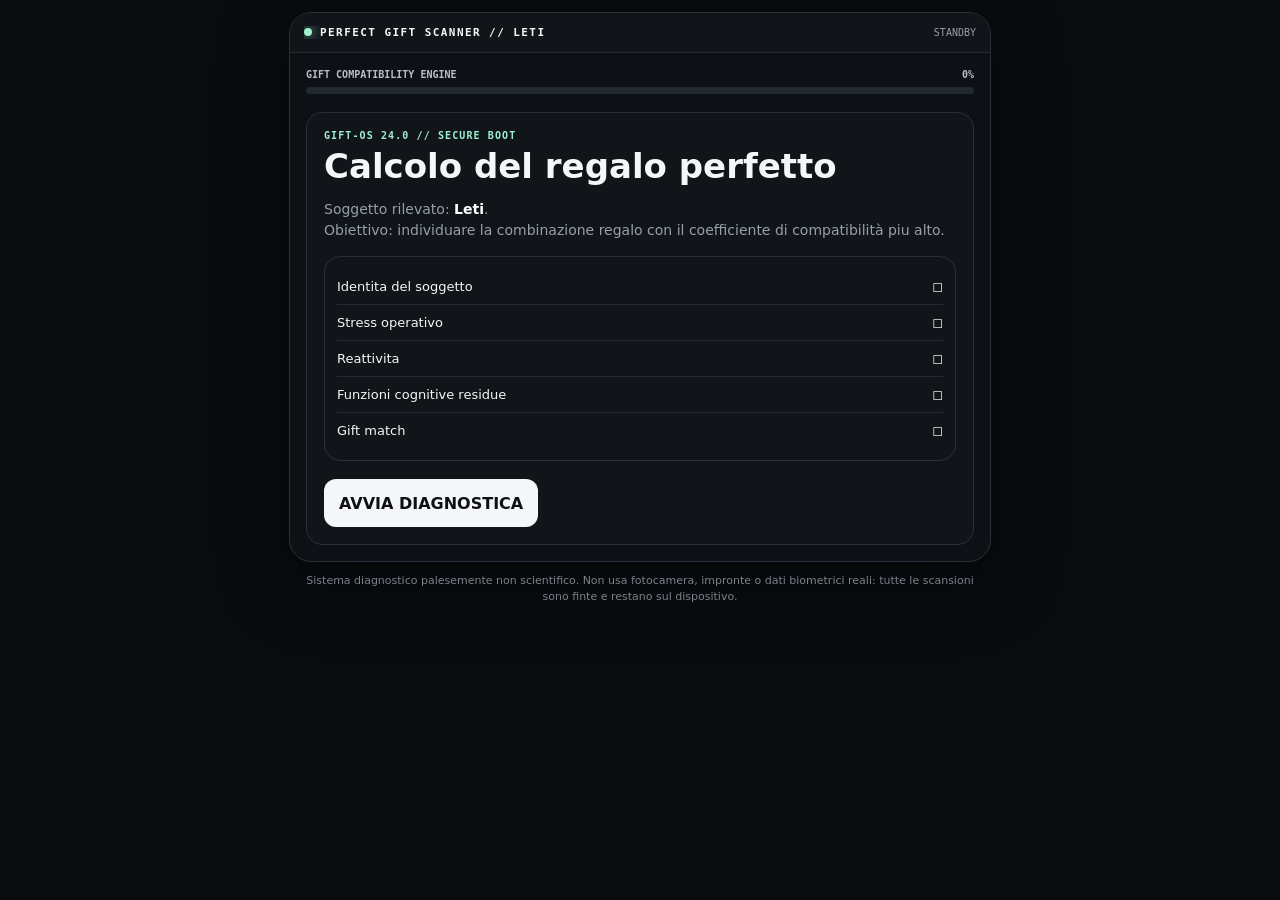
==== scan-leti/index.html @ 524d2e06 "Add Leti perfect gift scanner" ====
<!doctype html>
<html lang="it"><head>
<meta charset="utf-8"><meta name="viewport" content="width=device-width,initial-scale=1,viewport-fit=cover">
<meta name="theme-color" content="#090b0e"><meta name="robots" content="noindex,nofollow,noarchive">
<title>Perfect Gift Scanner // LETI</title>
<style>
:root{--b:#090b0e;--p:#11151a;--l:#293039;--t:#f5f6f7;--m:#96a0aa;--g:#9ff0cf;--c:#f4efe7}
*{box-sizing:border-box}body{margin:0;background:var(--b);color:var(--t);font-family:Inter,system-ui,-apple-system,sans-serif;min-height:100vh}button,input,select{font:inherit}button{cursor:pointer}.w{max-width:720px;margin:auto;padding:12px 9px 28px}.os{background:#0d1014;border:1px solid var(--l);border-radius:22px;overflow:hidden;box-shadow:0 20px 70px #0007}.top{display:flex;justify-content:space-between;align-items:center;gap:8px;padding:13px 14px;border-bottom:1px solid #252b32;background:#111419}.brand,.st,.mono{font-family:ui-monospace,SFMono-Regular,Menlo,monospace}.brand{font-size:11px;font-weight:800;letter-spacing:.13em;white-space:nowrap;overflow:hidden;text-overflow:ellipsis}.dot{display:inline-block;width:8px;height:8px;border-radius:50%;background:var(--g);box-shadow:0 0 13px var(--g);margin-right:8px}.st{font-size:10px;color:var(--m)}.scr{padding:16px}.mh{display:flex;justify-content:space-between;font:700 10px ui-monospace,SFMono-Regular,Menlo,monospace;color:#b7c0c9;margin-bottom:7px}.meter{height:7px;background:#232930;border-radius:99px;overflow:hidden;margin-bottom:18px}.meter i{display:block;height:100%;width:0;background:var(--g);transition:.4s}.panel,.unlock{background:var(--p);border:1px solid var(--l);border-radius:16px;padding:17px}.k{color:var(--g);font:800 10px ui-monospace,SFMono-Regular,Menlo,monospace;letter-spacing:.11em}h1,h2{margin:8px 0 10px;line-height:1.05}h1{font-size:clamp(24px,6vw,34px)}.sub{color:var(--m);font-size:14px;line-height:1.55}.mod,.row{display:flex;justify-content:space-between;gap:12px;padding:10px 0;border-bottom:1px solid #252b32;font-size:13px}.mod:last-child,.row:last-child{border:0}.row strong{text-align:right}.btn{min-height:48px;border:0;border-radius:12px;background:#f5f6f7;color:#0e1013;font-weight:900;padding:11px 15px;margin-top:18px}.btn:disabled{opacity:.45}.scanner{width:150px;height:150px;border:1px solid #47525e;border-radius:50%;margin:18px auto;display:grid;place-items:center;position:relative;overflow:hidden;background:radial-gradient(circle,#1c2229,#101419 70%)}.line{position:absolute;left:14px;right:14px;height:2px;background:var(--g);box-shadow:0 0 14px var(--g);animation:scan 1.45s linear infinite}.scanner svg{width:86px;opacity:.78}.facebox{height:200px;border:1px dashed #414a55;border-radius:15px;position:relative;overflow:hidden;display:grid;place-items:center;background:linear-gradient(#171b20,#0d1014)}.fline{position:absolute;left:0;right:0;height:2px;background:var(--g);box-shadow:0 0 15px var(--g);animation:fscan 1.6s linear infinite}.face{width:80px;height:102px;border:2px solid #75808c;border-radius:45px 45px 35px 35px;position:relative;opacity:.8}.face:before,.face:after{content:"";position:absolute;top:39px;width:8px;height:3px;background:#75808c;border-radius:5px}.face:before{left:19px}.face:after{right:19px}.face i{position:absolute;left:28px;bottom:25px;width:21px;height:10px;border-bottom:2px solid #75808c;border-radius:50%}.arena{height:190px;border:1px solid #2b323a;border-radius:15px;position:relative;overflow:hidden;background:radial-gradient(circle,#171c22,#0f1216)}.target{position:absolute;width:50px;height:50px;border:0;border-radius:50%;background:#f5f6f7;color:#111;font-weight:900;box-shadow:0 0 0 6px #fff1}.keys{display:grid;grid-template-columns:repeat(4,1fr);gap:8px;margin:14px 0}.key,.ans{min-height:48px;background:#181d23;border:1px solid #343b44;border-radius:11px;color:#f5f6f7}.key{font-weight:900}.key.on{border-color:var(--g);background:#18251f}.ans{display:block;width:100%;text-align:left;padding:10px 13px;margin-top:8px}.field{display:block;font-size:14px;margin:0 0 18px}.range{display:grid;grid-template-columns:1fr 28px;gap:10px;align-items:center;margin-top:8px}input[type=range]{width:100%;accent-color:var(--g)}select{width:100%;min-height:48px;margin-top:8px;border-radius:11px;border:1px solid #343b44;background:#181d23;color:#fff;padding:10px;font-size:16px}.load{height:7px;background:#252b32;border-radius:99px;overflow:hidden;margin-top:18px}.load i{display:block;height:100%;width:6%;background:var(--g);transition:.12s}.unlock{text-align:center;padding:24px 18px}.sym{font-size:40px;margin:12px 0 6px}.unlock h2{font-size:31px}.final{position:relative;overflow:hidden;background:var(--c);color:#171717;border:1px solid #d7cec2;border-radius:18px;padding:28px 18px;text-align:center}.eye{font-size:10px;letter-spacing:.22em;text-transform:uppercase;font-weight:900;color:#746c62}.serif{font-family:Georgia,serif}.final h1{font-size:clamp(36px,9vw,54px);line-height:.96;margin:14px 0}.final h2{font:400 24px Georgia,serif}.div{width:58px;height:1px;background:#a79d91;margin:17px auto}.chips{display:flex;justify-content:center;gap:7px;flex-wrap:wrap;margin:17px}.chip{font-size:10px;letter-spacing:.08em;border:1px solid #bfb3a6;color:#5e564d;padding:6px 9px;border-radius:99px}.note{font-size:11px;color:#78838f;line-height:1.45;text-align:center;margin:11px 5px}.green{color:var(--g)}.muted{color:var(--m)}.conf i{position:absolute;width:5px;height:10px;background:#8e8377;opacity:.55;animation:fall 2.8s ease-in forwards}
@keyframes scan{from{top:18px}to{top:128px}}@keyframes fscan{from{top:0}to{top:198px}}@keyframes fall{from{transform:translateY(-30px)}to{transform:translateY(430px) rotate(360deg);opacity:0}}
@media(max-width:460px){.st{display:none}.keys{grid-template-columns:repeat(2,1fr)}.scr{padding:13px}.panel{padding:15px}}@media(prefers-reduced-motion:reduce){.line,.fline,.conf i{animation:none}}
</style></head><body><main class="w"><section class="os"><header class="top"><div class="brand"><span class="dot"></span>PERFECT GIFT SCANNER // LETI</div><div class="st" id="st">STANDBY</div></header><div class="scr"><div class="mh"><span id="mt">GIFT COMPATIBILITY ENGINE</span><span id="mn">0%</span></div><div class="meter"><i id="mb"></i></div><div id="stage"></div></div></section><div class="note">Sistema diagnostico palesemente non scientifico. Non usa fotocamera, impronte o dati biometrici reali: tutte le scansioni sono finte e restano sul dispositivo.</div></main>
<script>
(function(){
var S=document.getElementById('stage'),B=document.getElementById('mb'),N=document.getElementById('mn'),ST=document.getElementById('st'),MT=document.getElementById('mt'),rx=[],hits=0,mem=0,log=0,stress=0;
function P(v,s,t){B.style.width=v+'%';N.textContent=v+'%';ST.textContent=s||'RUNNING';if(t)MT.textContent=t}
function btn(t){return '<button class="btn" type="button">'+t+'</button>'}
function boot(){rx=[];hits=mem=log=stress=0;P(0,'STANDBY','GIFT COMPATIBILITY ENGINE');S.innerHTML='<div class="panel"><div class="k">GIFT-OS 24.0 // SECURE BOOT</div><h1>Calcolo del regalo perfetto</h1><p class="sub">Soggetto rilevato: <b style="color:#fff">Leti</b>.<br>Obiettivo: individuare la combinazione regalo con il coefficiente di compatibilità piu alto.</p><div class="panel" style="padding:12px"><div class="mod"><span>Identita del soggetto</span><span>◻</span></div><div class="mod"><span>Stress operativo</span><span>◻</span></div><div class="mod"><span>Reattivita</span><span>◻</span></div><div class="mod"><span>Funzioni cognitive residue</span><span>◻</span></div><div class="mod"><span>Gift match</span><span>◻</span></div></div>'+btn('AVVIA DIAGNOSTICA')+'</div>';S.querySelector('button').onclick=finger}
function finger(){P(12,'MODULE 01','VERIFICA IDENTITA');S.innerHTML='<div class="panel" style="text-align:center"><div class="k">BIOMETRIC MODULE 01</div><h2>Scansione impronta</h2><p class="sub">Tieni premuto il sensore finche il sistema non smette di fare scena.</p><div class="scanner"><div class="line"></div><svg viewBox="0 0 100 100"><path d="M50 10c-23 0-40 17-40 40 0 11 3 21 9 30M50 20c-17 0-30 13-30 30 0 17 7 30 14 40M50 31c-11 0-20 9-20 20 0 18 7 31 12 39M50 42c-5 0-9 4-9 9 0 18 5 29 8 37M50 10c23 0 40 17 40 40 0 11-3 21-9 30M50 20c17 0 30 13 30 30 0 17-7 30-14 40M50 31c11 0 20 9 20 20 0 18-7 31-12 39M50 42c5 0 9 4 9 9 0 18-5 29-8 37" fill="none" stroke="currentColor" stroke-width="3" stroke-linecap="round"/></svg></div><button id="hold" class="btn">TIENI PREMUTO</button><div id="hp" class="mono muted" style="font-size:12px;margin-top:10px">SCAN 0%</div></div>';
var h=document.getElementById('hold'),x=document.getElementById('hp'),tm=null,v=0;function stop(){if(tm){clearInterval(tm);tm=null}if(v<100){v=0;x.textContent='SCAN 0%'}}function start(){if(tm||v>=100)return;tm=setInterval(function(){v=Math.min(100,v+4);x.textContent='SCAN '+v+'%';if(v>=100){clearInterval(tm);tm=null;h.disabled=true;x.innerHTML='<span class="green">IDENTITA CONFERMATA // LETI ✓</span>';setTimeout(face,650)}},55)}h.onpointerdown=start;h.onpointerup=stop;h.onpointerleave=stop;h.onpointercancel=stop}
function face(){P(25,'MODULE 02','VISUAL STRESS SCAN');S.innerHTML='<div class="panel"><div class="k">VISUAL STRESS SCANNER</div><h2>Scansione facciale simulata</h2><div class="facebox"><div class="fline"></div><div class="face"><i></i></div></div><div style="margin-top:12px"><div class="row"><span>Probabilita di voler dormire</span><strong id="f1">analisi...</strong></div><div class="row"><span>Tolleranza alle rotture di scatole</span><strong id="f2">analisi...</strong></div><div class="row"><span>Necessita di decompressione</span><strong id="f3">analisi...</strong></div><div class="row"><span>Compatibilita con acqua calda</span><strong id="f4">analisi...</strong></div></div></div>';setTimeout(function(){f1.textContent='92%'},450);setTimeout(function(){f2.textContent='risorse limitate'},950);setTimeout(function(){f3.textContent='CRITICA'},1450);setTimeout(function(){f4.textContent='99.4%';f4.className='green';setTimeout(reaction,700)},2000)}
function reaction(){P(40,'MODULE 03','STRESS RESPONSE TEST');S.innerHTML='<div class="panel"><div class="k">REACTION TEST</div><h2>Test di reazione</h2><p class="sub">Colpisci il bersaglio cinque volte. Il sistema usera i risultati per inventare conclusioni molto professionali.</p><div class="arena" id="arena"><button class="target">1</button></div><div class="mono muted" id="hi" style="font-size:12px;margin-top:10px">TARGETS 0/5</div></div>';var a=document.getElementById('arena'),t=a.querySelector('button'),i=document.getElementById('hi'),t0=0;function move(){t.style.left=Math.floor(Math.random()*Math.max(1,a.clientWidth-56))+'px';t.style.top=Math.floor(Math.random()*134)+'px';t0=performance.now()}t.onclick=function(){rx.push(performance.now()-t0);hits++;i.textContent='TARGETS '+hits+'/5';if(hits>=5){t.disabled=true;setTimeout(memory,450)}else{t.textContent=hits+1;move()}};move()}
function memory(){P(54,'MODULE 04','COGNITIVE INTEGRITY');var correct=[2,4,1,3],pick=[];S.innerHTML='<div class="panel"><div class="k">PATTERN MEMORY</div><h2>Memoria operativa</h2><p class="sub">Memorizza la sequenza: <b style="color:#fff">2 → 4 → 1 → 3</b><br>Ora riproducila.</p><div class="keys"><button class="key" data-v="1">1</button><button class="key" data-v="2">2</button><button class="key" data-v="3">3</button><button class="key" data-v="4">4</button></div><div id="mm" class="mono muted" style="font-size:12px">INPUT — — — —</div></div>';var mm=document.getElementById('mm');S.querySelectorAll('.key').forEach(function(k){k.onclick=function(){if(pick.length>=4)return;pick.push(+k.dataset.v);k.classList.add('on');setTimeout(function(){k.classList.remove('on')},160);mm.textContent='INPUT '+pick.join(' ')+' '+Array(4-pick.length).fill('—').join(' ');if(pick.length===4){mem=pick.every(function(v,i){return v===correct[i]})?1:0;mm.innerHTML=mem?'<span class="green">MEMORIA OPERATIVA: FUNZIONANTE ✓</span>':'MEMORIA OPERATIVA: MODALITA RISPARMIO ENERGETICO';S.querySelectorAll('.key').forEach(function(z){z.disabled=true});setTimeout(logic,750)}}})}
function logic(){P(65,'MODULE 05','LOGIC LOAD TEST');S.innerHTML='<div class="panel"><div class="k">LOGIC CHECK</div><h2>Ultimo controllo cognitivo</h2><p class="sub" style="margin-bottom:5px">Completa la sequenza:</p><div class="mono" style="font-size:25px;font-weight:900;margin:13px 0">2 · 6 · 12 · 20 · 30 · ?</div><button class="ans">36</button><button class="ans" data-ok="1">42</button><button class="ans">44</button><button class="ans">48</button><div id="lt" class="mono muted" style="font-size:12px;margin-top:10px"></div></div>';var lt=document.getElementById('lt');S.querySelectorAll('.ans').forEach(function(b){b.onclick=function(){log=b.dataset.ok?1:0;lt.innerHTML=log?'<span class="green">RISPOSTA CORRETTA ✓</span>':'RISPOSTA ACCETTATA. Il sistema non giudica. Forse.';S.querySelectorAll('.ans').forEach(function(z){z.disabled=true});setTimeout(survey,800)}})}
function survey(){P(77,'MODULE 06','STRESS CALIBRATION');S.innerHTML='<form class="panel" id="sv"><div class="k">SUBJECTIVE STRESS CALIBRATION</div><h2>Taratura finale</h2><label class="field">Quanto vorresti spegnere il cervello per qualche ora?<span class="range"><input id="s1" type="range" min="1" max="10" value="8"><b id="v1" class="mono">8</b></span></label><label class="field">Quanto ti attira l idea di acqua calda e zero responsabilita?<span class="range"><input id="s2" type="range" min="1" max="10" value="9"><b id="v2" class="mono">9</b></span></label><label class="field">Se qualcuno ti dicesse \"rilassati\", la reazione sarebbe:<select id="s3"><option value="3">Grazie, ottimo consiglio</option><option value="7" selected>Dipende da chi me lo dice</option><option value="10">Violenza</option></select></label>'+btn('ESEGUI ANALISI FINALE')+'</form>';s1.oninput=function(){v1.textContent=s1.value};s2.oninput=function(){v2.textContent=s2.value};sv.onsubmit=function(e){e.preventDefault();var avg=rx.length?rx.reduce(function(a,b){return a+b},0)/rx.length:700;stress=Math.max(83,Math.min(98,Math.round(67+(+s1.value)*1.4+(+s2.value)*1.3+(+s3.value)*.5+Math.min(4,avg/300)-(mem+log))));processing(avg)}}
function processing(avg){P(86,'CALCULATING','GIFT MATCH COMPUTATION');S.innerHTML='<div class="panel" style="text-align:center"><div class="k">CALCULATING PERFECT MATCH...</div><h2>Incrocio risultati</h2><div class="mono muted" style="font-size:12px;line-height:1.7;text-align:left;margin-top:18px">› stress profile acquired<br>› water affinity confirmed<br>› relaxation requirement elevated<br>› birthday protocol enabled<br>› searching gift database...</div><div class="load"><i id="lb"></i></div></div>';var v=6,l=document.getElementById('lb'),tm=setInterval(function(){v+=9;l.style.width=Math.min(v,100)+'%';if(v>=100){clearInterval(tm);setTimeout(function(){results(avg)},250)}},105)}
function results(avg){P(90,'MATCH FOUND','DIAGNOSTIC RESULTS');S.innerHTML='<div class="panel"><div class="k">DIAGNOSTIC REPORT // COMPLETE</div><div style="margin-top:8px"><div class="row"><span>Stress Index*</span><strong>'+stress+'/100</strong></div><div class="row"><span>Reazione media</span><strong>'+Math.round(avg)+' ms</strong></div><div class="row"><span>Capacita cognitive</span><strong>'+((mem+log)==2?'sorprendentemente buone':(mem+log)==1?'operative':'da mettere in modalita aereo')+'</strong></div><div class="row"><span>Bisogno di relax</span><strong class="green">MASSIMO</strong></div><div class="row"><span>Gift match confidence</span><strong>99.8%</strong></div></div><p class="muted" style="font-size:11px">*indice completamente inventato, ma presentato con sufficiente autorita grafica.</p>'+btn('SBLOCCA IL PRIMO INDIZIO')+'</div>';S.querySelector('button').onclick=pool}
function unlock(pct,stateName,k,sym,title,text,next,nextFn){P(pct,stateName,'GIFT PAYLOAD');S.innerHTML='<div class="unlock"><div class="k">'+k+'</div><div class="sym">'+sym+'</div><h2>'+title+'</h2><p class="sub" style="margin:0">'+text+'</p>'+btn(next)+'</div>';S.querySelector('button').onclick=nextFn}
function pool(){unlock(93,'UNLOCK 01','PAYLOAD 01 UNLOCKED','≈','POOL','Prima componente del regalo identificata.','CONTINUA',spa)}
function spa(){unlock(96,'UNLOCK 02','PAYLOAD 02 UNLOCKED','♨','SPA','Il livello di stress ha preso personalmente questa decisione.','MANCA ANCORA QUALCOSA',massage)}
function massage(){unlock(98,'UNLOCK 03','PAYLOAD 03 UNLOCKED','✦','MASSAGGIO','Protocollo relax ora completo.','SCOPRI LA LOCATION',location)}
function location(){P(99,'LOCATION FOUND','LOCATION DECRYPT');S.innerHTML='<div class="unlock"><div class="k">LOCATION DECRYPTED</div><h2 style="margin-top:17px">HI HOTELS<br>&amp; HI SPA</h2><p class="sub" style="margin:0">Trento</p><div class="div" style="background:#3c434b"></div>'+btn('MOSTRA REGALO')+'</div>';S.querySelector('button').onclick=final}
function final(){P(100,'GIFT UNLOCKED','PERFECT GIFT FOUND');S.innerHTML='<div class="final"><div class="conf" id="cf"></div><div class="eye">Perfect Gift Scanner</div><h2 style="margin-top:16px">Per Leti</h2><div class="div"></div><h1 class="serif">Pool, Spa<br>&amp; Massaggio</h1><div class="chips"><span class="chip">POOL</span><span class="chip">SPA</span><span class="chip">RELAX</span><span class="chip">MASSAGGIO</span></div><h2>Hi Hotels &amp; Hi Spa</h2><div style="color:#776e64;font-size:12px;margin-top:5px">Trento</div><div class="div"></div><div style="color:#776e64;font-size:12px">Il quando lo scegliamo insieme.</div><button id="re" class="btn" style="background:transparent;border:1px solid #b7ad9f;margin-top:21px">RIFAI LO SCANNER</button></div>';var c=document.getElementById('cf');if(!matchMedia('(prefers-reduced-motion: reduce)').matches){for(var i=0;i<26;i++){var q=document.createElement('i');q.style.left=Math.random()*100+'%';q.style.top=(-30-Math.random()*150)+'px';q.style.animationDelay=Math.random()*.8+'s';c.appendChild(q)}}document.getElementById('re').onclick=boot}
boot();
})();
</script></body></html>
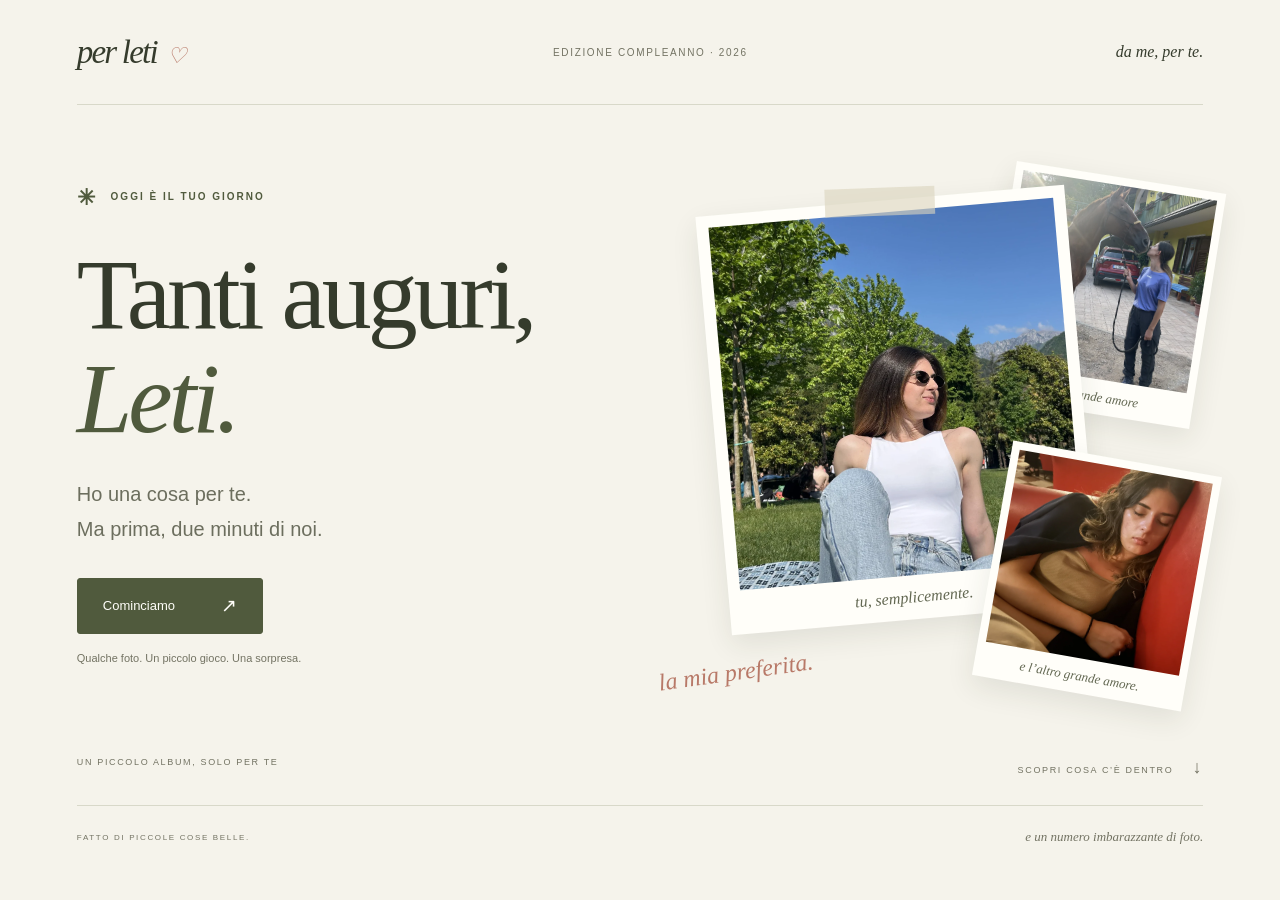
==== commit da062a8e: "Redesign Leti birthday surprise with photo memory and personal video" ====
--- a/scan-leti/index.html
+++ b/scan-leti/index.html
@@ -1,35 +1,54 @@
 <!doctype html>
-<html lang="it"><head>
-<meta charset="utf-8"><meta name="viewport" content="width=device-width,initial-scale=1,viewport-fit=cover">
-<meta name="theme-color" content="#090b0e"><meta name="robots" content="noindex,nofollow,noarchive">
-<title>Perfect Gift Scanner // LETI</title>
-<style>
-:root{--b:#090b0e;--p:#11151a;--l:#293039;--t:#f5f6f7;--m:#96a0aa;--g:#9ff0cf;--c:#f4efe7}
-*{box-sizing:border-box}body{margin:0;background:var(--b);color:var(--t);font-family:Inter,system-ui,-apple-system,sans-serif;min-height:100vh}button,input,select{font:inherit}button{cursor:pointer}.w{max-width:720px;margin:auto;padding:12px 9px 28px}.os{background:#0d1014;border:1px solid var(--l);border-radius:22px;overflow:hidden;box-shadow:0 20px 70px #0007}.top{display:flex;justify-content:space-between;align-items:center;gap:8px;padding:13px 14px;border-bottom:1px solid #252b32;background:#111419}.brand,.st,.mono{font-family:ui-monospace,SFMono-Regular,Menlo,monospace}.brand{font-size:11px;font-weight:800;letter-spacing:.13em;white-space:nowrap;overflow:hidden;text-overflow:ellipsis}.dot{display:inline-block;width:8px;height:8px;border-radius:50%;background:var(--g);box-shadow:0 0 13px var(--g);margin-right:8px}.st{font-size:10px;color:var(--m)}.scr{padding:16px}.mh{display:flex;justify-content:space-between;font:700 10px ui-monospace,SFMono-Regular,Menlo,monospace;color:#b7c0c9;margin-bottom:7px}.meter{height:7px;background:#232930;border-radius:99px;overflow:hidden;margin-bottom:18px}.meter i{display:block;height:100%;width:0;background:var(--g);transition:.4s}.panel,.unlock{background:var(--p);border:1px solid var(--l);border-radius:16px;padding:17px}.k{color:var(--g);font:800 10px ui-monospace,SFMono-Regular,Menlo,monospace;letter-spacing:.11em}h1,h2{margin:8px 0 10px;line-height:1.05}h1{font-size:clamp(24px,6vw,34px)}.sub{color:var(--m);font-size:14px;line-height:1.55}.mod,.row{display:flex;justify-content:space-between;gap:12px;padding:10px 0;border-bottom:1px solid #252b32;font-size:13px}.mod:last-child,.row:last-child{border:0}.row strong{text-align:right}.btn{min-height:48px;border:0;border-radius:12px;background:#f5f6f7;color:#0e1013;font-weight:900;padding:11px 15px;margin-top:18px}.btn:disabled{opacity:.45}.scanner{width:150px;height:150px;border:1px solid #47525e;border-radius:50%;margin:18px auto;display:grid;place-items:center;position:relative;overflow:hidden;background:radial-gradient(circle,#1c2229,#101419 70%)}.line{position:absolute;left:14px;right:14px;height:2px;background:var(--g);box-shadow:0 0 14px var(--g);animation:scan 1.45s linear infinite}.scanner svg{width:86px;opacity:.78}.facebox{height:200px;border:1px dashed #414a55;border-radius:15px;position:relative;overflow:hidden;display:grid;place-items:center;background:linear-gradient(#171b20,#0d1014)}.fline{position:absolute;left:0;right:0;height:2px;background:var(--g);box-shadow:0 0 15px var(--g);animation:fscan 1.6s linear infinite}.face{width:80px;height:102px;border:2px solid #75808c;border-radius:45px 45px 35px 35px;position:relative;opacity:.8}.face:before,.face:after{content:"";position:absolute;top:39px;width:8px;height:3px;background:#75808c;border-radius:5px}.face:before{left:19px}.face:after{right:19px}.face i{position:absolute;left:28px;bottom:25px;width:21px;height:10px;border-bottom:2px solid #75808c;border-radius:50%}.arena{height:190px;border:1px solid #2b323a;border-radius:15px;position:relative;overflow:hidden;background:radial-gradient(circle,#171c22,#0f1216)}.target{position:absolute;width:50px;height:50px;border:0;border-radius:50%;background:#f5f6f7;color:#111;font-weight:900;box-shadow:0 0 0 6px #fff1}.keys{display:grid;grid-template-columns:repeat(4,1fr);gap:8px;margin:14px 0}.key,.ans{min-height:48px;background:#181d23;border:1px solid #343b44;border-radius:11px;color:#f5f6f7}.key{font-weight:900}.key.on{border-color:var(--g);background:#18251f}.ans{display:block;width:100%;text-align:left;padding:10px 13px;margin-top:8px}.field{display:block;font-size:14px;margin:0 0 18px}.range{display:grid;grid-template-columns:1fr 28px;gap:10px;align-items:center;margin-top:8px}input[type=range]{width:100%;accent-color:var(--g)}select{width:100%;min-height:48px;margin-top:8px;border-radius:11px;border:1px solid #343b44;background:#181d23;color:#fff;padding:10px;font-size:16px}.load{height:7px;background:#252b32;border-radius:99px;overflow:hidden;margin-top:18px}.load i{display:block;height:100%;width:6%;background:var(--g);transition:.12s}.unlock{text-align:center;padding:24px 18px}.sym{font-size:40px;margin:12px 0 6px}.unlock h2{font-size:31px}.final{position:relative;overflow:hidden;background:var(--c);color:#171717;border:1px solid #d7cec2;border-radius:18px;padding:28px 18px;text-align:center}.eye{font-size:10px;letter-spacing:.22em;text-transform:uppercase;font-weight:900;color:#746c62}.serif{font-family:Georgia,serif}.final h1{font-size:clamp(36px,9vw,54px);line-height:.96;margin:14px 0}.final h2{font:400 24px Georgia,serif}.div{width:58px;height:1px;background:#a79d91;margin:17px auto}.chips{display:flex;justify-content:center;gap:7px;flex-wrap:wrap;margin:17px}.chip{font-size:10px;letter-spacing:.08em;border:1px solid #bfb3a6;color:#5e564d;padding:6px 9px;border-radius:99px}.note{font-size:11px;color:#78838f;line-height:1.45;text-align:center;margin:11px 5px}.green{color:var(--g)}.muted{color:var(--m)}.conf i{position:absolute;width:5px;height:10px;background:#8e8377;opacity:.55;animation:fall 2.8s ease-in forwards}
-@keyframes scan{from{top:18px}to{top:128px}}@keyframes fscan{from{top:0}to{top:198px}}@keyframes fall{from{transform:translateY(-30px)}to{transform:translateY(430px) rotate(360deg);opacity:0}}
-@media(max-width:460px){.st{display:none}.keys{grid-template-columns:repeat(2,1fr)}.scr{padding:13px}.panel{padding:15px}}@media(prefers-reduced-motion:reduce){.line,.fline,.conf i{animation:none}}
-</style></head><body><main class="w"><section class="os"><header class="top"><div class="brand"><span class="dot"></span>PERFECT GIFT SCANNER // LETI</div><div class="st" id="st">STANDBY</div></header><div class="scr"><div class="mh"><span id="mt">GIFT COMPATIBILITY ENGINE</span><span id="mn">0%</span></div><div class="meter"><i id="mb"></i></div><div id="stage"></div></div></section><div class="note">Sistema diagnostico palesemente non scientifico. Non usa fotocamera, impronte o dati biometrici reali: tutte le scansioni sono finte e restano sul dispositivo.</div></main>
-<script>
-(function(){
-var S=document.getElementById('stage'),B=document.getElementById('mb'),N=document.getElementById('mn'),ST=document.getElementById('st'),MT=document.getElementById('mt'),rx=[],hits=0,mem=0,log=0,stress=0;
-function P(v,s,t){B.style.width=v+'%';N.textContent=v+'%';ST.textContent=s||'RUNNING';if(t)MT.textContent=t}
-function btn(t){return '<button class="btn" type="button">'+t+'</button>'}
-function boot(){rx=[];hits=mem=log=stress=0;P(0,'STANDBY','GIFT COMPATIBILITY ENGINE');S.innerHTML='<div class="panel"><div class="k">GIFT-OS 24.0 // SECURE BOOT</div><h1>Calcolo del regalo perfetto</h1><p class="sub">Soggetto rilevato: <b style="color:#fff">Leti</b>.<br>Obiettivo: individuare la combinazione regalo con il coefficiente di compatibilità piu alto.</p><div class="panel" style="padding:12px"><div class="mod"><span>Identita del soggetto</span><span>◻</span></div><div class="mod"><span>Stress operativo</span><span>◻</span></div><div class="mod"><span>Reattivita</span><span>◻</span></div><div class="mod"><span>Funzioni cognitive residue</span><span>◻</span></div><div class="mod"><span>Gift match</span><span>◻</span></div></div>'+btn('AVVIA DIAGNOSTICA')+'</div>';S.querySelector('button').onclick=finger}
-function finger(){P(12,'MODULE 01','VERIFICA IDENTITA');S.innerHTML='<div class="panel" style="text-align:center"><div class="k">BIOMETRIC MODULE 01</div><h2>Scansione impronta</h2><p class="sub">Tieni premuto il sensore finche il sistema non smette di fare scena.</p><div class="scanner"><div class="line"></div><svg viewBox="0 0 100 100"><path d="M50 10c-23 0-40 17-40 40 0 11 3 21 9 30M50 20c-17 0-30 13-30 30 0 17 7 30 14 40M50 31c-11 0-20 9-20 20 0 18 7 31 12 39M50 42c-5 0-9 4-9 9 0 18 5 29 8 37M50 10c23 0 40 17 40 40 0 11-3 21-9 30M50 20c17 0 30 13 30 30 0 17-7 30-14 40M50 31c11 0 20 9 20 20 0 18-7 31-12 39M50 42c5 0 9 4 9 9 0 18-5 29-8 37" fill="none" stroke="currentColor" stroke-width="3" stroke-linecap="round"/></svg></div><button id="hold" class="btn">TIENI PREMUTO</button><div id="hp" class="mono muted" style="font-size:12px;margin-top:10px">SCAN 0%</div></div>';
-var h=document.getElementById('hold'),x=document.getElementById('hp'),tm=null,v=0;function stop(){if(tm){clearInterval(tm);tm=null}if(v<100){v=0;x.textContent='SCAN 0%'}}function start(){if(tm||v>=100)return;tm=setInterval(function(){v=Math.min(100,v+4);x.textContent='SCAN '+v+'%';if(v>=100){clearInterval(tm);tm=null;h.disabled=true;x.innerHTML='<span class="green">IDENTITA CONFERMATA // LETI ✓</span>';setTimeout(face,650)}},55)}h.onpointerdown=start;h.onpointerup=stop;h.onpointerleave=stop;h.onpointercancel=stop}
-function face(){P(25,'MODULE 02','VISUAL STRESS SCAN');S.innerHTML='<div class="panel"><div class="k">VISUAL STRESS SCANNER</div><h2>Scansione facciale simulata</h2><div class="facebox"><div class="fline"></div><div class="face"><i></i></div></div><div style="margin-top:12px"><div class="row"><span>Probabilita di voler dormire</span><strong id="f1">analisi...</strong></div><div class="row"><span>Tolleranza alle rotture di scatole</span><strong id="f2">analisi...</strong></div><div class="row"><span>Necessita di decompressione</span><strong id="f3">analisi...</strong></div><div class="row"><span>Compatibilita con acqua calda</span><strong id="f4">analisi...</strong></div></div></div>';setTimeout(function(){f1.textContent='92%'},450);setTimeout(function(){f2.textContent='risorse limitate'},950);setTimeout(function(){f3.textContent='CRITICA'},1450);setTimeout(function(){f4.textContent='99.4%';f4.className='green';setTimeout(reaction,700)},2000)}
-function reaction(){P(40,'MODULE 03','STRESS RESPONSE TEST');S.innerHTML='<div class="panel"><div class="k">REACTION TEST</div><h2>Test di reazione</h2><p class="sub">Colpisci il bersaglio cinque volte. Il sistema usera i risultati per inventare conclusioni molto professionali.</p><div class="arena" id="arena"><button class="target">1</button></div><div class="mono muted" id="hi" style="font-size:12px;margin-top:10px">TARGETS 0/5</div></div>';var a=document.getElementById('arena'),t=a.querySelector('button'),i=document.getElementById('hi'),t0=0;function move(){t.style.left=Math.floor(Math.random()*Math.max(1,a.clientWidth-56))+'px';t.style.top=Math.floor(Math.random()*134)+'px';t0=performance.now()}t.onclick=function(){rx.push(performance.now()-t0);hits++;i.textContent='TARGETS '+hits+'/5';if(hits>=5){t.disabled=true;setTimeout(memory,450)}else{t.textContent=hits+1;move()}};move()}
-function memory(){P(54,'MODULE 04','COGNITIVE INTEGRITY');var correct=[2,4,1,3],pick=[];S.innerHTML='<div class="panel"><div class="k">PATTERN MEMORY</div><h2>Memoria operativa</h2><p class="sub">Memorizza la sequenza: <b style="color:#fff">2 → 4 → 1 → 3</b><br>Ora riproducila.</p><div class="keys"><button class="key" data-v="1">1</button><button class="key" data-v="2">2</button><button class="key" data-v="3">3</button><button class="key" data-v="4">4</button></div><div id="mm" class="mono muted" style="font-size:12px">INPUT — — — —</div></div>';var mm=document.getElementById('mm');S.querySelectorAll('.key').forEach(function(k){k.onclick=function(){if(pick.length>=4)return;pick.push(+k.dataset.v);k.classList.add('on');setTimeout(function(){k.classList.remove('on')},160);mm.textContent='INPUT '+pick.join(' ')+' '+Array(4-pick.length).fill('—').join(' ');if(pick.length===4){mem=pick.every(function(v,i){return v===correct[i]})?1:0;mm.innerHTML=mem?'<span class="green">MEMORIA OPERATIVA: FUNZIONANTE ✓</span>':'MEMORIA OPERATIVA: MODALITA RISPARMIO ENERGETICO';S.querySelectorAll('.key').forEach(function(z){z.disabled=true});setTimeout(logic,750)}}})}
-function logic(){P(65,'MODULE 05','LOGIC LOAD TEST');S.innerHTML='<div class="panel"><div class="k">LOGIC CHECK</div><h2>Ultimo controllo cognitivo</h2><p class="sub" style="margin-bottom:5px">Completa la sequenza:</p><div class="mono" style="font-size:25px;font-weight:900;margin:13px 0">2 · 6 · 12 · 20 · 30 · ?</div><button class="ans">36</button><button class="ans" data-ok="1">42</button><button class="ans">44</button><button class="ans">48</button><div id="lt" class="mono muted" style="font-size:12px;margin-top:10px"></div></div>';var lt=document.getElementById('lt');S.querySelectorAll('.ans').forEach(function(b){b.onclick=function(){log=b.dataset.ok?1:0;lt.innerHTML=log?'<span class="green">RISPOSTA CORRETTA ✓</span>':'RISPOSTA ACCETTATA. Il sistema non giudica. Forse.';S.querySelectorAll('.ans').forEach(function(z){z.disabled=true});setTimeout(survey,800)}})}
-function survey(){P(77,'MODULE 06','STRESS CALIBRATION');S.innerHTML='<form class="panel" id="sv"><div class="k">SUBJECTIVE STRESS CALIBRATION</div><h2>Taratura finale</h2><label class="field">Quanto vorresti spegnere il cervello per qualche ora?<span class="range"><input id="s1" type="range" min="1" max="10" value="8"><b id="v1" class="mono">8</b></span></label><label class="field">Quanto ti attira l idea di acqua calda e zero responsabilita?<span class="range"><input id="s2" type="range" min="1" max="10" value="9"><b id="v2" class="mono">9</b></span></label><label class="field">Se qualcuno ti dicesse \"rilassati\", la reazione sarebbe:<select id="s3"><option value="3">Grazie, ottimo consiglio</option><option value="7" selected>Dipende da chi me lo dice</option><option value="10">Violenza</option></select></label>'+btn('ESEGUI ANALISI FINALE')+'</form>';s1.oninput=function(){v1.textContent=s1.value};s2.oninput=function(){v2.textContent=s2.value};sv.onsubmit=function(e){e.preventDefault();var avg=rx.length?rx.reduce(function(a,b){return a+b},0)/rx.length:700;stress=Math.max(83,Math.min(98,Math.round(67+(+s1.value)*1.4+(+s2.value)*1.3+(+s3.value)*.5+Math.min(4,avg/300)-(mem+log))));processing(avg)}}
-function processing(avg){P(86,'CALCULATING','GIFT MATCH COMPUTATION');S.innerHTML='<div class="panel" style="text-align:center"><div class="k">CALCULATING PERFECT MATCH...</div><h2>Incrocio risultati</h2><div class="mono muted" style="font-size:12px;line-height:1.7;text-align:left;margin-top:18px">› stress profile acquired<br>› water affinity confirmed<br>› relaxation requirement elevated<br>› birthday protocol enabled<br>› searching gift database...</div><div class="load"><i id="lb"></i></div></div>';var v=6,l=document.getElementById('lb'),tm=setInterval(function(){v+=9;l.style.width=Math.min(v,100)+'%';if(v>=100){clearInterval(tm);setTimeout(function(){results(avg)},250)}},105)}
-function results(avg){P(90,'MATCH FOUND','DIAGNOSTIC RESULTS');S.innerHTML='<div class="panel"><div class="k">DIAGNOSTIC REPORT // COMPLETE</div><div style="margin-top:8px"><div class="row"><span>Stress Index*</span><strong>'+stress+'/100</strong></div><div class="row"><span>Reazione media</span><strong>'+Math.round(avg)+' ms</strong></div><div class="row"><span>Capacita cognitive</span><strong>'+((mem+log)==2?'sorprendentemente buone':(mem+log)==1?'operative':'da mettere in modalita aereo')+'</strong></div><div class="row"><span>Bisogno di relax</span><strong class="green">MASSIMO</strong></div><div class="row"><span>Gift match confidence</span><strong>99.8%</strong></div></div><p class="muted" style="font-size:11px">*indice completamente inventato, ma presentato con sufficiente autorita grafica.</p>'+btn('SBLOCCA IL PRIMO INDIZIO')+'</div>';S.querySelector('button').onclick=pool}
-function unlock(pct,stateName,k,sym,title,text,next,nextFn){P(pct,stateName,'GIFT PAYLOAD');S.innerHTML='<div class="unlock"><div class="k">'+k+'</div><div class="sym">'+sym+'</div><h2>'+title+'</h2><p class="sub" style="margin:0">'+text+'</p>'+btn(next)+'</div>';S.querySelector('button').onclick=nextFn}
-function pool(){unlock(93,'UNLOCK 01','PAYLOAD 01 UNLOCKED','≈','POOL','Prima componente del regalo identificata.','CONTINUA',spa)}
-function spa(){unlock(96,'UNLOCK 02','PAYLOAD 02 UNLOCKED','♨','SPA','Il livello di stress ha preso personalmente questa decisione.','MANCA ANCORA QUALCOSA',massage)}
-function massage(){unlock(98,'UNLOCK 03','PAYLOAD 03 UNLOCKED','✦','MASSAGGIO','Protocollo relax ora completo.','SCOPRI LA LOCATION',location)}
-function location(){P(99,'LOCATION FOUND','LOCATION DECRYPT');S.innerHTML='<div class="unlock"><div class="k">LOCATION DECRYPTED</div><h2 style="margin-top:17px">HI HOTELS<br>&amp; HI SPA</h2><p class="sub" style="margin:0">Trento</p><div class="div" style="background:#3c434b"></div>'+btn('MOSTRA REGALO')+'</div>';S.querySelector('button').onclick=final}
-function final(){P(100,'GIFT UNLOCKED','PERFECT GIFT FOUND');S.innerHTML='<div class="final"><div class="conf" id="cf"></div><div class="eye">Perfect Gift Scanner</div><h2 style="margin-top:16px">Per Leti</h2><div class="div"></div><h1 class="serif">Pool, Spa<br>&amp; Massaggio</h1><div class="chips"><span class="chip">POOL</span><span class="chip">SPA</span><span class="chip">RELAX</span><span class="chip">MASSAGGIO</span></div><h2>Hi Hotels &amp; Hi Spa</h2><div style="color:#776e64;font-size:12px;margin-top:5px">Trento</div><div class="div"></div><div style="color:#776e64;font-size:12px">Il quando lo scegliamo insieme.</div><button id="re" class="btn" style="background:transparent;border:1px solid #b7ad9f;margin-top:21px">RIFAI LO SCANNER</button></div>';var c=document.getElementById('cf');if(!matchMedia('(prefers-reduced-motion: reduce)').matches){for(var i=0;i<26;i++){var q=document.createElement('i');q.style.left=Math.random()*100+'%';q.style.top=(-30-Math.random()*150)+'px';q.style.animationDelay=Math.random()*.8+'s';c.appendChild(q)}}document.getElementById('re').onclick=boot}
-boot();
-})();
-</script></body></html>+<html lang="it">
+<head>
+<meta charset="utf-8">
+<meta name="viewport" content="width=device-width,initial-scale=1,viewport-fit=cover">
+<meta name="theme-color" content="#f5f3eb">
+<meta name="robots" content="noindex,nofollow,noarchive">
+<meta name="description" content="Una piccola sorpresa, tutta per Leti.">
+<title>Per Leti, con amore.</title>
+<link rel="icon" href="data:image/svg+xml,%3Csvg xmlns='http://www.w3.org/2000/svg' viewBox='0 0 80 80'%3E%3Crect width='80' height='80' rx='40' fill='%23495236'/%3E%3Ctext x='40' y='57' text-anchor='middle' font-family='Georgia' font-style='italic' font-size='54' fill='%23f5f3eb'%3El%3C/text%3E%3C/svg%3E">
+<link rel="stylesheet" href="style.css?v=3">
+<script src="app.js?v=3" defer></script>
+</head>
+<body>
+<div class="site-shell">
+<header class="masthead"><a class="wordmark" href="#" aria-label="Torna all’inizio">per leti<span>♡</span></a><span class="edition">EDIZIONE COMPLEANNO · 2026</span><span class="made">da me, per te.</span></header>
+<main id="main" tabindex="-1">
+<section id="home" class="screen hero" aria-labelledby="home-title">
+<div class="hero-copy"><p class="eyebrow"><span class="little-star">✳</span> OGGI È IL TUO GIORNO</p><h1 id="home-title">Tanti auguri,<br><em>Leti.</em></h1><p class="intro">Ho una cosa per te.<br>Ma prima, due minuti di noi.</p><button class="button" id="start">Cominciamo <span aria-hidden="true">↗</span></button><p class="micro">Qualche foto. Un piccolo gioco. Una sorpresa.</p></div>
+<div class="photo-stage" aria-label="Un piccolo album di Leti">
+<figure class="photo small-photo horse-photo"><img src="assets/cavalli.webp" alt="Leti dà un bacio a un cavallo" width="975" height="1300"><figcaption>il tuo grande amore</figcaption></figure>
+<figure class="photo main-photo"><span class="tape" aria-hidden="true"></span><img src="assets/leti.webp" alt="Leti al sole, seduta sul prato" width="975" height="1300"><figcaption>tu, semplicemente.</figcaption></figure>
+<figure class="photo small-photo sleep-photo"><img src="assets/pisolini.webp" alt="Leti si concede un pisolino sulla poltrona" width="975" height="1300"><figcaption>e l’altro grande amore.</figcaption></figure><span class="handwritten">la mia preferita.</span>
+</div>
+<div class="hero-bottom"><span>UN PICCOLO ALBUM, SOLO PER TE</span><span>SCOPRI COSA C’È DENTRO <span aria-hidden="true">↓</span></span></div>
+</section>
+<section id="scan" class="screen" hidden aria-labelledby="scan-title">
+<div class="chapter"><span>01 / TI CONOSCO BENE</span><span>IL PICCOLO RITO D’INGRESSO</span></div>
+<div class="split"><div class="scan-photo"><img src="assets/leti.webp" alt="La foto di Leti da analizzare per gioco" width="975" height="1300"><div class="scan-beam" aria-hidden="true"></div><span class="scan-caption">SOGGETTO: LA FESTEGGIATA</span><span class="scan-corner tl"></span><span class="scan-corner br"></span></div>
+<div class="chapter-copy"><p class="eyebrow">RICONOSCIMENTO QUASI SERIO</p><h2 id="scan-title">Vediamo se<br>sei proprio <em>tu.</em></h2><p class="body-copy">C’è una persona che conosce tutti i cavalli.<br>E tutti i posti in cui fare un pisolino.</p><div class="scan-results" aria-live="polite"><p id="scan-line">Un controllo veloce, per sicurezza.</p><div class="progress-track"><span id="scan-progress"></span></div></div><button class="button" id="scan-button">Sì, sono io <span aria-hidden="true">→</span></button><button class="button" id="scan-next" hidden>Mi hai scoperta <span aria-hidden="true">→</span></button><p class="micro">È solo un gioco con questa foto. Niente fotocamera.</p></div></div>
+</section>
+<section id="game" class="screen" hidden aria-labelledby="game-title">
+<div class="chapter"><span>02 / LE TUE SPECIALITÀ</span><span id="pairs-count" aria-live="polite">0 DI 3 COPPIE</span></div>
+<div class="game-layout"><div class="chapter-copy"><p class="eyebrow">UN MEMORY MOLTO PERSONALE</p><h2 id="game-title">Tre coppie.<br><em>Tutta tu.</em></h2><p class="body-copy">Cavalli, pisolini e foto a sgamo.<br>Trova le immagini uguali.</p><p class="game-note" id="game-note" aria-live="polite">Nessun timer. So che potresti avere sonno.</p><button class="text-button" id="skip-game">Oggi niente prove, avanti così <span aria-hidden="true">→</span></button><button class="button" id="game-next" hidden>Ora tocca a noi <span aria-hidden="true">→</span></button></div><div class="memory-grid" id="memory-grid" aria-label="Carte del memory"></div></div>
+</section>
+<section id="film" class="screen" hidden aria-labelledby="film-title">
+<div class="chapter"><span>03 / UN MINUTO DI NOI</span><span>IL MIO RULLINO PREFERITO</span></div>
+<div class="film-layout"><div class="chapter-copy"><p class="eyebrow">PICCOLE PROVE DI FELICITÀ</p><h2 id="film-title">Ti rifarei<br>altre mille<br><em>foto.</em></h2><p class="body-copy">Anche quando dormi.<br>Soprattutto quando non te ne accorgi.</p><p class="film-hint">Alza un po’ il volume.<br>Questo minuto è tutto tuo.</p><button class="button" id="to-gift">E il regalo? <span aria-hidden="true">→</span></button><a class="text-button" href="assets/tanti-auguri-leti.mp4" download="Tanti_auguri_Leti.mp4">Conserva il video <span aria-hidden="true">↓</span></a></div>
+<div class="film-frame"><video id="birthday-video" controls playsinline preload="none" poster="assets/video-poster.jpg" aria-label="Video di compleanno per Leti, un minuto con musica e dediche"><source src="assets/tanti-auguri-leti.mp4" type="video/mp4">Il browser non supporta il video. Puoi scaricarlo dal link qui accanto.</video><p>LETI, VISTA DA ME. <span>01:00</span></p><p id="video-error" hidden>Il video non si carica? <a href="assets/tanti-auguri-leti.mp4">Aprilo direttamente qui.</a></p></div></div>
+</section>
+<section id="envelope" class="screen envelope-screen" hidden aria-labelledby="envelope-title">
+<div class="chapter"><span>04 / LA TUA SORPRESA</span><span>CI SIAMO.</span></div>
+<p class="eyebrow">C’È QUALCOSA PER TE</p><h2 id="envelope-title">Ora puoi <em>aprire.</em></h2><p class="body-copy">Per una volta, il programma è non fare programmi.</p><button id="open-gift" class="envelope" aria-label="Apri il regalo"><span class="envelope-flap" aria-hidden="true"></span><span class="envelope-address">Per Leti.<small>da aprire con calma</small></span><span class="seal" aria-hidden="true">L</span><span class="envelope-cta">TOCCA PER APRIRE <span aria-hidden="true">↗</span></span></button>
+</section>
+<section id="gift" class="screen gift-screen" hidden aria-labelledby="gift-title">
+<div class="chapter"><span>04 / ECCO IL TUO REGALO</span><span>PER NOI DUE.</span></div><div class="gift-intro"><p class="eyebrow">BUON COMPLEANNO, AMORE</p><h2 id="gift-title">Un po’ di tempo.<br><em>Tutto per noi.</em></h2><p class="body-copy">Acqua calda, zero fretta. Al resto pensiamo domani.</p></div>
+<div class="gift-card"><div class="gift-card-top"><span>PER LETI</span><span>UN INVITO A STACCARE</span></div><div class="gift-services"><article><svg viewBox="0 0 64 64" aria-hidden="true"><path d="M7 24q8-8 17 0t17 0t17 0M7 35q8-8 17 0t17 0t17 0M7 46q8-8 17 0t17 0t17 0"/></svg><span>01</span><h3>Piscina</h3><p>Lasciarsi galleggiare.</p></article><article><svg viewBox="0 0 64 64" aria-hidden="true"><path d="M18 43c-12-15 6-17 0-31M32 43c-12-15 6-17 0-31M46 43c-12-15 6-17 0-31M12 53h40"/></svg><span>02</span><h3>Spa</h3><p>Il mondo può aspettare.</p></article><article><svg viewBox="0 0 64 64" aria-hidden="true"><ellipse cx="32" cy="48" rx="23" ry="8"/><ellipse cx="32" cy="34" rx="17" ry="7"/><ellipse cx="32" cy="21" rx="10" ry="6"/></svg><span>03</span><h3>Massaggio</h3><p>Finalmente, solo relax.</p></article></div><div class="gift-place"><span>CI ASPETTANO QUI</span><h3>Hi Hotels &amp; Hi Spa</h3><p>Trento</p></div><div class="gift-card-bottom"><span>Il quando lo scegliamo insieme.</span><span class="gift-sign">io &amp; te ♡</span></div></div>
+<div class="gift-actions"><button class="button" id="print-gift">Conserva il biglietto <span aria-hidden="true">↓</span></button><button class="text-button" id="watch-again">Riguarda il nostro video <span aria-hidden="true">↗</span></button></div><p class="micro print-note">Un biglietto da conservare. Il voucher della struttura lo porto io.</p><p class="closing">Tanti auguri, Leti.</p>
+</section>
+<noscript><p>Per aprire la sorpresa, attiva JavaScript. Puoi comunque <a href="assets/tanti-auguri-leti.mp4">guardare il video di compleanno</a>.</p></noscript>
+</main>
+<footer><span>FATTO DI PICCOLE COSE BELLE.</span><span>e un numero imbarazzante di foto.</span><button id="restart" class="text-button" hidden>Ricomincia</button></footer>
+</div>
+</body></html>
--- a/scan-leti/style.css
+++ b/scan-leti/style.css
@@ -0,0 +1 @@
+:root{--paper:#f5f3eb;--ink:#353b2c;--olive:#505a3d;--muted:#737363;--line:#d8d8c9;--white:#fffef9;--rose:#b87968}*{box-sizing:border-box}html{scroll-behavior:smooth}body{margin:0;background:var(--paper);color:var(--ink);font-family:Arial,Helvetica,sans-serif;-webkit-font-smoothing:antialiased}button,a{-webkit-tap-highlight-color:transparent}button{font:inherit;cursor:pointer}a{color:inherit}button:focus-visible,a:focus-visible,video:focus-visible{outline:3px solid var(--rose);outline-offset:6px}button:disabled{cursor:default}button[hidden],[hidden]{display:none!important}.site-shell{max-width:1440px;margin:auto;padding:0 6%}.masthead{height:105px;display:flex;justify-content:space-between;align-items:center;border-bottom:1px solid var(--line);gap:18px}.wordmark{font:italic 33px Georgia,serif;letter-spacing:-1.8px;text-decoration:none}.wordmark span{font-size:22px;margin-left:10px;color:var(--rose)}.edition,.made,.eyebrow,.chapter,.hero-bottom,footer,.micro,.scan-caption,.film-frame>p,.gift-card-top,.gift-card-bottom,.gift-place>span{font-size:10px;letter-spacing:1.65px}.made{font:italic 16px Georgia,serif;letter-spacing:0}.edition{color:var(--muted)}main:focus{outline:0}.screen{animation:arrive .55s ease both;min-height:calc(100svh - 190px);padding:34px 0 55px}h1,h2,h3,p,figure{margin:0}h1,h2{font-family:Georgia,'Times New Roman',serif;font-weight:400;letter-spacing:-4px;line-height:1.04}h1{font-size:clamp(72px,7.8vw,112px);margin:26px 0}h1 em,h2 em{font-weight:400;color:var(--olive)}h2{font-size:clamp(54px,5.7vw,82px);margin:20px 0 25px}.eyebrow{font-weight:600;letter-spacing:2px;color:var(--olive);line-height:1.8}.little-star{font-size:22px;vertical-align:middle;margin-right:9px}.intro,.body-copy{font-size:17px;line-height:1.75;color:#6c6e5e}.intro{font-size:20px}.button{min-height:56px;padding:18px 25px;border:1px solid var(--olive);background:var(--olive);color:var(--white);border-radius:3px;display:inline-flex;gap:46px;justify-content:space-between;align-items:center;font-size:13px;font-weight:500;transition:background .2s,transform .2s}.button:hover{background:#3c452d;transform:translateY(-2px)}.button span{font-size:19px;line-height:.8}.micro{letter-spacing:0;color:var(--muted);font-size:11px;line-height:1.6;margin-top:16px}.hero{position:relative;display:grid;grid-template-columns:.9fr 1.1fr;align-items:center;gap:25px;padding-top:50px;padding-bottom:90px;min-height:700px}.hero-copy{padding-bottom:25px}.hero .button{margin-top:31px}.photo-stage{position:relative;height:535px;max-width:620px;width:100%;justify-self:center}.photo{background:var(--white);padding:12px 12px 0;box-shadow:0 10px 28px #2a332219}.photo img{display:block;width:100%;height:calc(100% - 44px);object-fit:cover}.photo figcaption{height:44px;display:grid;place-items:center;font:italic 16px Georgia,serif;color:#626751}.main-photo{position:absolute;width:61%;height:420px;left:19%;top:32px;transform:rotate(-5deg);z-index:2}.main-photo img{object-position:50% 55%}.tape{position:absolute;width:110px;height:28px;background:#dbd6bf9e;top:-13px;left:calc(50% - 55px);transform:rotate(3deg)}.small-photo{width:35%;height:238px;position:absolute;padding:8px 8px 0}.small-photo figcaption{font-size:13px;height:35px}.small-photo img{height:calc(100% - 35px)}.horse-photo{right:-1%;top:8px;transform:rotate(9deg);z-index:1}.sleep-photo{right:0;bottom:8px;transform:rotate(10deg);z-index:3}.handwritten{font:italic 24px Georgia,serif;position:absolute;bottom:17px;left:10%;transform:rotate(-8deg);color:var(--rose)}.hero-bottom{position:absolute;bottom:27px;left:0;right:0;display:flex;justify-content:space-between;color:var(--muted);font-size:9px}.hero-bottom span:last-child span{margin-left:15px;font-size:18px}.chapter{display:flex;justify-content:space-between;gap:15px;color:var(--muted);font-size:9px;padding:0 0 32px}.split{display:grid;grid-template-columns:1fr 1fr;align-items:center;gap:12%;max-width:1050px;margin:0 auto;padding:22px 0}.scan-photo{position:relative;width:100%;aspect-ratio:4/5;overflow:hidden;background:#ddd}.scan-photo>img{width:100%;height:100%;object-fit:cover}.scan-photo:after{content:'';position:absolute;inset:0;box-shadow:inset 0 0 0 12px #ffffff30;pointer-events:none}.scan-caption{position:absolute;left:25px;bottom:23px;color:white;text-shadow:0 1px 5px #000;font-size:9px}.scan-corner{position:absolute;width:40px;height:40px;border:1px solid #ffffffa6}.tl{left:25px;top:25px;border-right:0;border-bottom:0}.br{right:25px;bottom:25px;border-left:0;border-top:0}.scan-beam{display:none;position:absolute;left:0;right:0;top:0;height:3px;background:#edf8dc;box-shadow:0 -25px 65px 25px #e3f1cf4d}.scanning .scan-beam{display:block;animation:scan 2.4s linear forwards}.scan-results{margin:26px 0;font-size:13px;color:var(--olive);min-height:47px}.progress-track{height:2px;background:var(--line);margin-top:17px}.progress-track span{display:block;width:0;height:2px;background:var(--olive);transition:width .5s}.game-layout{display:grid;grid-template-columns:.9fr 1.1fr;gap:8%;align-items:center;padding:28px 0;max-width:1100px;margin:auto}.memory-grid{display:grid;grid-template-columns:repeat(3,1fr);gap:12px}.memory-card{aspect-ratio:3/4;border:1px solid #d1d4c4;padding:7px;background:#e8eadd;border-radius:3px;position:relative;overflow:hidden;transition:transform .25s,background .25s}.memory-card:hover{transform:translateY(-3px)}.memory-card:disabled{opacity:1}.memory-card .back{display:grid;place-items:center;height:100%;border:1px solid #c8cdbb;font:italic 45px Georgia,serif;color:#9ca68b}.memory-card img{position:absolute;inset:7px;width:calc(100% - 14px);height:calc(100% - 14px);object-fit:cover;opacity:0;transition:opacity .2s}.memory-card.open img,.memory-card.matched img{opacity:1}.memory-card.matched{border-color:var(--olive);background:var(--white)}.memory-card.matched:after{content:'✓';position:absolute;right:12px;bottom:12px;background:var(--paper);width:23px;height:23px;display:grid;place-items:center;border-radius:50%;color:var(--olive);font-size:13px}.game-note{font:italic 18px/1.5 Georgia,serif;color:var(--muted);margin:25px 0;max-width:310px;min-height:54px}.text-button{display:inline-flex;gap:15px;align-items:center;border:0;border-bottom:1px solid var(--line);background:transparent;color:var(--muted);font-size:12px;line-height:1.5;padding:11px 0;text-decoration:none;min-height:44px}.text-button:hover{color:var(--ink);border-color:var(--ink)}.film-layout{display:grid;grid-template-columns:1fr 1fr;align-items:center;gap:10%;max-width:980px;margin:auto;padding:0 0 10px}.film-frame{max-width:340px;width:100%;justify-self:center;background:var(--white);padding:10px;box-shadow:0 12px 45px #2a332212;transform:rotate(1.5deg)}video{width:100%;aspect-ratio:9/16;display:block;background:var(--ink);object-fit:contain}.film-frame>p{display:flex;justify-content:space-between;padding:15px 5px 5px;font-size:8px;letter-spacing:1px}.film-hint{font:italic 18px/1.6 Georgia,serif;color:var(--muted);margin:26px 0}.film-layout .text-button{display:flex;width:max-content;margin-top:12px}.envelope-screen{text-align:center}.envelope-screen>.eyebrow{margin-top:28px}.envelope-screen h2{margin-bottom:18px}.envelope{position:relative;display:block;width:min(480px,100%);height:285px;margin:48px auto 15px;border:1px solid #d8ceb5;background:linear-gradient(135deg,#ece4d2,#f5eddd);box-shadow:0 18px 35px #695b3e14;transform:rotate(-3deg);transition:transform .4s;border-radius:3px;color:var(--ink)}.envelope:hover{transform:rotate(0) translateY(-5px)}.envelope-flap{position:absolute;inset:0 0 auto;height:150px;clip-path:polygon(0 0,100% 0,50% 100%);background:#e2d8c0}.envelope-address{position:absolute;left:35px;bottom:45px;font:italic 37px Georgia,serif;text-align:left}.envelope-address small{display:block;font:10px Arial,sans-serif;letter-spacing:1px;margin-top:10px;color:var(--muted)}.seal{position:absolute;left:calc(50% - 27px);top:117px;display:grid;place-items:center;width:54px;height:54px;border-radius:50%;background:#737e58;color:#ebe9d7;box-shadow:inset 0 0 0 4px #89906b,0 4px 10px #0002;font:italic 28px Georgia,serif}.envelope-cta{position:absolute;right:24px;bottom:20px;font-size:8px;letter-spacing:1.3px}.gift-intro{text-align:center;margin:15px auto 35px}.gift-card{max-width:900px;margin:auto;background:#eef0e6;border:1px solid #cbd1bc;padding:25px 40px}.gift-card-top,.gift-card-bottom{display:flex;align-items:center;justify-content:space-between;gap:15px;font-size:9px;color:var(--olive)}.gift-card-top{padding-bottom:22px;border-bottom:1px solid #cbd1bc}.gift-services{display:grid;grid-template-columns:repeat(3,1fr);padding:27px 0;gap:15px;text-align:center}.gift-services article+article{border-left:1px solid #d2d7c6}.gift-services svg{display:block;width:49px;height:49px;fill:none;stroke:var(--olive);stroke-width:1.2;margin:0 auto 15px}.gift-services article>span{font-size:9px;color:#8b967a}.gift-services h3{font:30px Georgia,serif;margin:7px 0 10px}.gift-services p{font:italic 14px Georgia,serif;color:var(--muted)}.gift-place{text-align:center;border-top:1px solid #cbd1bc;padding:23px 0}.gift-place>span{font-size:8px;color:var(--muted)}.gift-place h3{font:27px Georgia,serif;margin:12px 0 6px}.gift-place p{font-size:12px;color:var(--muted)}.gift-card-bottom{border-top:1px solid #cbd1bc;padding-top:18px;letter-spacing:0;font-size:11px}.gift-sign{font:italic 22px Georgia,serif}.gift-actions{display:flex;justify-content:center;align-items:center;gap:28px;margin-top:30px}.print-note{text-align:center}.closing{font:italic 30px Georgia,serif;color:var(--olive);text-align:center;margin:45px 0 5px}footer{border-top:1px solid var(--line);padding:23px 0;display:flex;justify-content:space-between;gap:16px;color:var(--muted);font-size:8px;align-items:center}footer>span:nth-child(2){font:italic 13px Georgia,serif;letter-spacing:0}footer .text-button{font-size:10px;padding:3px 0;min-height:30px}@keyframes arrive{from{opacity:0;transform:translateY(12px)}to{opacity:1;transform:none}}@keyframes scan{0%{top:0}100%{top:100%}}@media(min-width:1500px){.hero{min-height:760px}}@media(max-width:900px){.site-shell{padding:0 5%}.hero{gap:0;min-height:620px}.photo-stage{height:455px}.main-photo{height:350px}.small-photo{height:195px}.handwritten{font-size:21px;left:5%}.chapter{font-size:8px}.split{gap:7%}.film-layout{gap:8%}h1{font-size:80px}.game-layout{gap:5%}}@media(max-width:640px){.site-shell{padding:0 6%}.masthead{height:79px}.wordmark{font-size:29px}.edition{font-size:8px;letter-spacing:1px}.made{display:none}.screen{padding-top:23px;padding-bottom:35px;min-height:calc(100svh - 150px)}.hero{display:flex;flex-direction:column;align-items:stretch;padding-top:33px;padding-bottom:56px;gap:0}.hero-copy{padding-bottom:0}.hero .eyebrow{font-size:9px}h1{font-size:76px;line-height:.98;letter-spacing:-4px;margin:17px 0 20px}.intro{font-size:16px;line-height:1.65}.hero .button{margin-top:22px}.button{min-height:52px;font-size:12px;padding:16px 21px;gap:35px}.hero .micro{font-size:10px;margin-top:12px}.photo-stage{height:365px;margin-top:35px;max-width:390px;align-self:center}.main-photo{height:303px;width:60%;top:18px;left:14%;padding:8px 8px 0}.main-photo figcaption{font-size:14px;height:35px}.main-photo img{height:calc(100% - 35px)}.small-photo{height:168px;width:35%}.small-photo figcaption{font-size:10px;height:28px}.small-photo img{height:calc(100% - 28px)}.horse-photo{right:1%;top:0}.sleep-photo{right:0;bottom:11px}.handwritten{font-size:19px;bottom:7px;left:4%}.hero-bottom{font-size:7px;letter-spacing:.8px;bottom:20px}.hero-bottom span:last-child{display:none}.chapter{padding-bottom:23px;font-size:8px;letter-spacing:1px}.chapter span:last-child{max-width:45%;text-align:right}.split,.game-layout,.film-layout{display:flex;flex-direction:column;gap:28px;padding:5px 0}.chapter-copy{width:100%}h2{font-size:55px;letter-spacing:-2.5px;margin:15px 0 20px}.body-copy{font-size:15px}.scan-photo{width:62%;max-width:270px;aspect-ratio:4/4.5}.scan-caption{font-size:7px;left:18px;bottom:18px;letter-spacing:1px}.scan-results{margin:20px 0;min-height:38px}.eyebrow{font-size:9px}.game-layout{gap:24px}.memory-grid{width:100%;gap:10px}.game-note{font-size:16px;margin:17px 0;min-height:0;max-width:none}.memory-card .back{font-size:38px}.film-layout .chapter-copy h2 br:nth-child(2){display:none}.film-layout .chapter-copy h2 em:before{content:' '}.film-hint{font-size:16px;margin:18px 0}.film-frame{max-width:300px;transform:rotate(1deg);margin:9px auto 0}.film-layout{gap:26px}.envelope-screen>.eyebrow{margin-top:30px}.envelope-screen h2{font-size:49px}.envelope{height:240px;margin-top:44px}.envelope-flap{height:125px}.seal{top:94px}.envelope-address{font-size:32px;left:25px;bottom:44px}.envelope-cta{font-size:7px}.gift-intro h2{font-size:53px}.gift-intro{margin:12px auto 28px}.gift-card{padding:20px 16px}.gift-card-top{font-size:7px;letter-spacing:.8px}.gift-services{gap:5px;padding:24px 0}.gift-services h3{font-size:22px}.gift-services p{font-size:12px;line-height:1.5;max-width:80px;margin:auto}.gift-services svg{width:38px;height:38px}.gift-place h3{font-size:26px}.gift-card-bottom{font-size:10px;line-height:1.5}.gift-sign{font-size:19px;white-space:nowrap}.gift-actions{flex-direction:column;gap:9px;margin-top:25px}.closing{font-size:28px;margin-top:30px}footer{flex-wrap:wrap;gap:10px;font-size:7px;letter-spacing:.8px;padding:20px 0}footer>span:nth-child(2){font-size:11px}footer .text-button{margin-left:auto}}@media(prefers-reduced-motion:reduce){html{scroll-behavior:auto}*,*:before,*:after{animation:none!important;transition:none!important}}@media print{@page{size:A4 portrait;margin:20mm}body{background:white}.site-shell{max-width:none;padding:0}.masthead,footer,.screen:not(#gift),.gift-actions,.chapter,.print-note{display:none!important}#gift{display:block!important;padding:0;min-height:0;animation:none}.gift-intro h2{font-size:56px}.gift-card{break-inside:avoid;print-color-adjust:exact;-webkit-print-color-adjust:exact}.closing{font-size:28px}.gift-services{display:grid!important;grid-template-columns:repeat(3,1fr)!important}}
